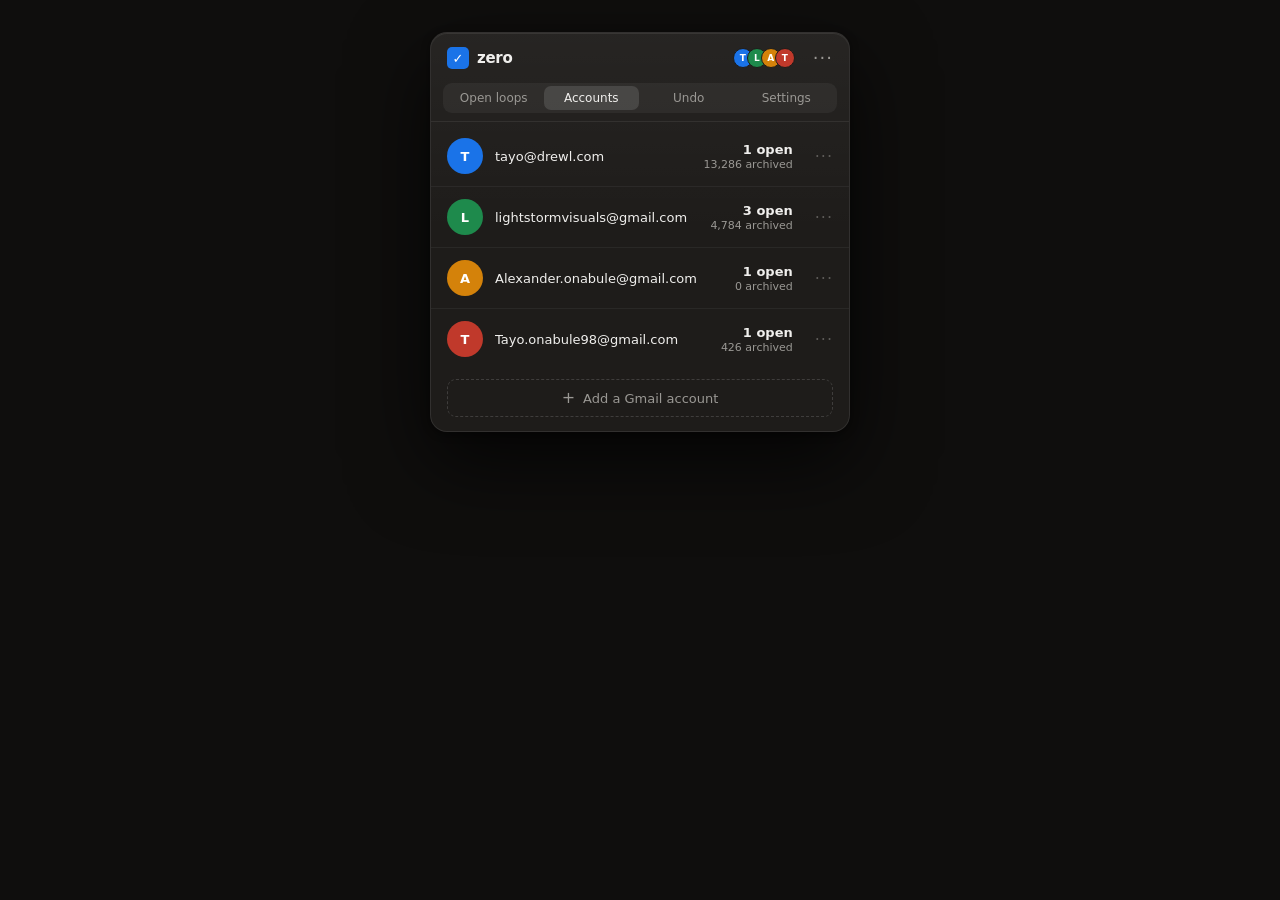
==== design/mockups/mock-accounts.html @ 52c8c25f "fix(app): v1.5.1 — connect-flow + category-editor polish, refreshed screenshots - Sign-in opens the " ====
<!DOCTYPE html>
<html lang="en">
<head>
  <meta charset="UTF-8">
  <meta name="viewport" content="width=444">
  <title>Zero -- Accounts Panel</title>
  <style>
    *, *::before, *::after {
      box-sizing: border-box;
      margin: 0;
      padding: 0;
    }

    html, body {
      width: 444px;
      margin: 0 auto;
      min-height: 100vh;
      background: #0F0E0D;
      font-family: -apple-system, BlinkMacSystemFont, "SF Pro Text", system-ui, sans-serif;
      -webkit-font-smoothing: antialiased;
    }

    body {
      display: flex;
      align-items: flex-start;
      justify-content: center;
      padding-top: 32px;
    }

    .panel {
      width: 420px;
      background: #1E1C1A;
      border-radius: 17px;
      border: 1px solid rgba(255, 255, 255, 0.09);
      box-shadow:
        0 30px 80px rgba(0, 0, 0, 0.7),
        0 2px 8px rgba(0, 0, 0, 0.4),
        inset 0 1px 0 rgba(255, 255, 255, 0.08);
      position: relative;
      overflow: hidden;
    }

    .panel::before {
      content: '';
      position: absolute;
      top: 0;
      left: 0;
      right: 0;
      height: 50%;
      background: linear-gradient(to bottom, rgba(255, 255, 255, 0.04), transparent);
      pointer-events: none;
      border-radius: 17px 17px 0 0;
      z-index: 0;
    }

    /* Beak/arrow at top center */
    .beak {
      position: absolute;
      top: -7px;
      left: 50%;
      transform: translateX(-50%);
      width: 14px;
      height: 7px;
      overflow: visible;
      z-index: 10;
    }

    .beak::before {
      content: '';
      position: absolute;
      top: 0;
      left: 50%;
      transform: translateX(-50%);
      width: 0;
      height: 0;
      border-left: 7px solid transparent;
      border-right: 7px solid transparent;
      border-bottom: 7px solid rgba(255, 255, 255, 0.09);
    }

    .beak::after {
      content: '';
      position: absolute;
      top: 1px;
      left: 50%;
      transform: translateX(-50%);
      width: 0;
      height: 0;
      border-left: 6px solid transparent;
      border-right: 6px solid transparent;
      border-bottom: 6px solid #1E1C1A;
    }

    /* All direct children need z-index 1 to sit above ::before */
    .top-bar,
    .segmented-nav,
    .divider,
    .account-list,
    .add-account {
      position: relative;
      z-index: 1;
    }

    /* TOP BAR */
    .top-bar {
      padding: 14px 16px;
      display: flex;
      align-items: center;
      gap: 8px;
    }

    .app-icon {
      width: 22px;
      height: 22px;
      border-radius: 5px;
      background: #1A73E8;
      display: flex;
      align-items: center;
      justify-content: center;
      flex-shrink: 0;
    }

    .app-icon span {
      font-size: 13px;
      font-weight: 700;
      color: white;
      line-height: 1;
    }

    .wordmark {
      font-size: 15px;
      font-weight: 600;
      color: #F0EFED;
      letter-spacing: -0.3px;
      flex-shrink: 0;
    }

    .spacer {
      flex: 1;
    }

    .avatar-stack {
      display: flex;
      align-items: center;
    }

    .avatar-sm {
      width: 20px;
      height: 20px;
      border-radius: 50%;
      border: 1.5px solid #1E1C1A;
      display: flex;
      align-items: center;
      justify-content: center;
      font-size: 9px;
      font-weight: 700;
      color: white;
      flex-shrink: 0;
    }

    .avatar-sm:not(:first-child) {
      margin-left: -6px;
    }

    .overflow-glyph {
      font-size: 18px;
      color: #9A9894;
      margin-left: 10px;
      line-height: 1;
      letter-spacing: 1px;
    }

    /* SEGMENTED NAV */
    .segmented-nav {
      margin: 0 12px;
      background: rgba(255, 255, 255, 0.05);
      border-radius: 9px;
      padding: 3px;
      display: flex;
      gap: 2px;
    }

    .seg-item {
      flex: 1;
      font-size: 12px;
      font-weight: 400;
      color: #9A9894;
      padding: 5px 10px;
      text-align: center;
      border-radius: 7px;
      white-space: nowrap;
    }

    .seg-item.active {
      background: rgba(255, 255, 255, 0.12);
      color: #F0EFED;
      font-weight: 500;
    }

    /* DIVIDER */
    .divider {
      height: 1px;
      background: rgba(255, 255, 255, 0.07);
      margin-top: 8px;
      margin-bottom: 4px;
    }

    /* ACCOUNT LIST */
    .account-list {
      /* no extra padding, rows handle their own */
    }

    .account-row {
      padding: 12px 16px;
      display: flex;
      align-items: center;
      gap: 12px;
    }

    .account-row + .account-row {
      border-top: 1px solid rgba(255, 255, 255, 0.05);
    }

    .avatar-lg {
      width: 36px;
      height: 36px;
      border-radius: 50%;
      display: flex;
      align-items: center;
      justify-content: center;
      font-size: 13px;
      font-weight: 700;
      color: white;
      flex-shrink: 0;
    }

    .account-mid {
      flex: 1;
      min-width: 0;
    }

    .account-email {
      font-size: 13px;
      font-weight: 500;
      color: #F0EFED;
      white-space: nowrap;
      overflow: hidden;
      text-overflow: ellipsis;
    }

    .account-right {
      text-align: right;
      flex-shrink: 0;
    }

    .count-open {
      font-size: 13px;
      font-weight: 600;
      color: #F0EFED;
      font-variant-numeric: tabular-nums;
      white-space: nowrap;
    }

    .count-archived {
      font-size: 11px;
      color: #9A9894;
      font-variant-numeric: tabular-nums;
      white-space: nowrap;
      margin-top: 1px;
    }

    .row-overflow {
      font-size: 16px;
      color: rgba(154, 152, 148, 0.5);
      margin-left: 10px;
      letter-spacing: 1px;
      flex-shrink: 0;
    }

    /* ADD ACCOUNT */
    .add-account {
      margin: 10px 16px 14px;
      border: 1.5px dashed rgba(255, 255, 255, 0.15);
      border-radius: 9px;
      padding: 10px 16px;
      display: flex;
      align-items: center;
      justify-content: center;
      gap: 8px;
    }

    .add-plus {
      font-size: 16px;
      color: #9A9894;
      line-height: 1;
    }

    .add-label {
      font-size: 13px;
      color: #9A9894;
    }
  </style>
</head>
<body>
  <div class="panel">
    <div class="beak"></div>

    <!-- TOP BAR -->
    <div class="top-bar">
      <div class="app-icon"><span>&#10003;</span></div>
      <div class="wordmark">zero</div>
      <div class="spacer"></div>
      <div class="avatar-stack">
        <div class="avatar-sm" style="background: #1A73E8;">T</div>
        <div class="avatar-sm" style="background: #1E8A4C;">L</div>
        <div class="avatar-sm" style="background: #D4820A;">A</div>
        <div class="avatar-sm" style="background: #C0392B;">T</div>
      </div>
      <div class="overflow-glyph">&#xB7;&#xB7;&#xB7;</div>
    </div>

    <!-- SEGMENTED NAV -->
    <div class="segmented-nav">
      <div class="seg-item">Open loops</div>
      <div class="seg-item active">Accounts</div>
      <div class="seg-item">Undo</div>
      <div class="seg-item">Settings</div>
    </div>

    <!-- DIVIDER -->
    <div class="divider"></div>

    <!-- ACCOUNT LIST -->
    <div class="account-list">

      <div class="account-row">
        <div class="avatar-lg" style="background: #1A73E8;">T</div>
        <div class="account-mid">
          <div class="account-email">tayo@drewl.com</div>
        </div>
        <div class="account-right">
          <div class="count-open">1 open</div>
          <div class="count-archived">13,286 archived</div>
        </div>
        <div class="row-overflow">&#xB7;&#xB7;&#xB7;</div>
      </div>

      <div class="account-row">
        <div class="avatar-lg" style="background: #1E8A4C;">L</div>
        <div class="account-mid">
          <div class="account-email">lightstormvisuals@gmail.com</div>
        </div>
        <div class="account-right">
          <div class="count-open">3 open</div>
          <div class="count-archived">4,784 archived</div>
        </div>
        <div class="row-overflow">&#xB7;&#xB7;&#xB7;</div>
      </div>

      <div class="account-row">
        <div class="avatar-lg" style="background: #D4820A;">A</div>
        <div class="account-mid">
          <div class="account-email">Alexander.onabule@gmail.com</div>
        </div>
        <div class="account-right">
          <div class="count-open">1 open</div>
          <div class="count-archived">0 archived</div>
        </div>
        <div class="row-overflow">&#xB7;&#xB7;&#xB7;</div>
      </div>

      <div class="account-row">
        <div class="avatar-lg" style="background: #C0392B;">T</div>
        <div class="account-mid">
          <div class="account-email">Tayo.onabule98@gmail.com</div>
        </div>
        <div class="account-right">
          <div class="count-open">1 open</div>
          <div class="count-archived">426 archived</div>
        </div>
        <div class="row-overflow">&#xB7;&#xB7;&#xB7;</div>
      </div>

    </div>

    <!-- ADD ACCOUNT -->
    <div class="add-account">
      <span class="add-plus">+</span>
      <span class="add-label">Add a Gmail account</span>
    </div>

  </div>
</body>
</html>
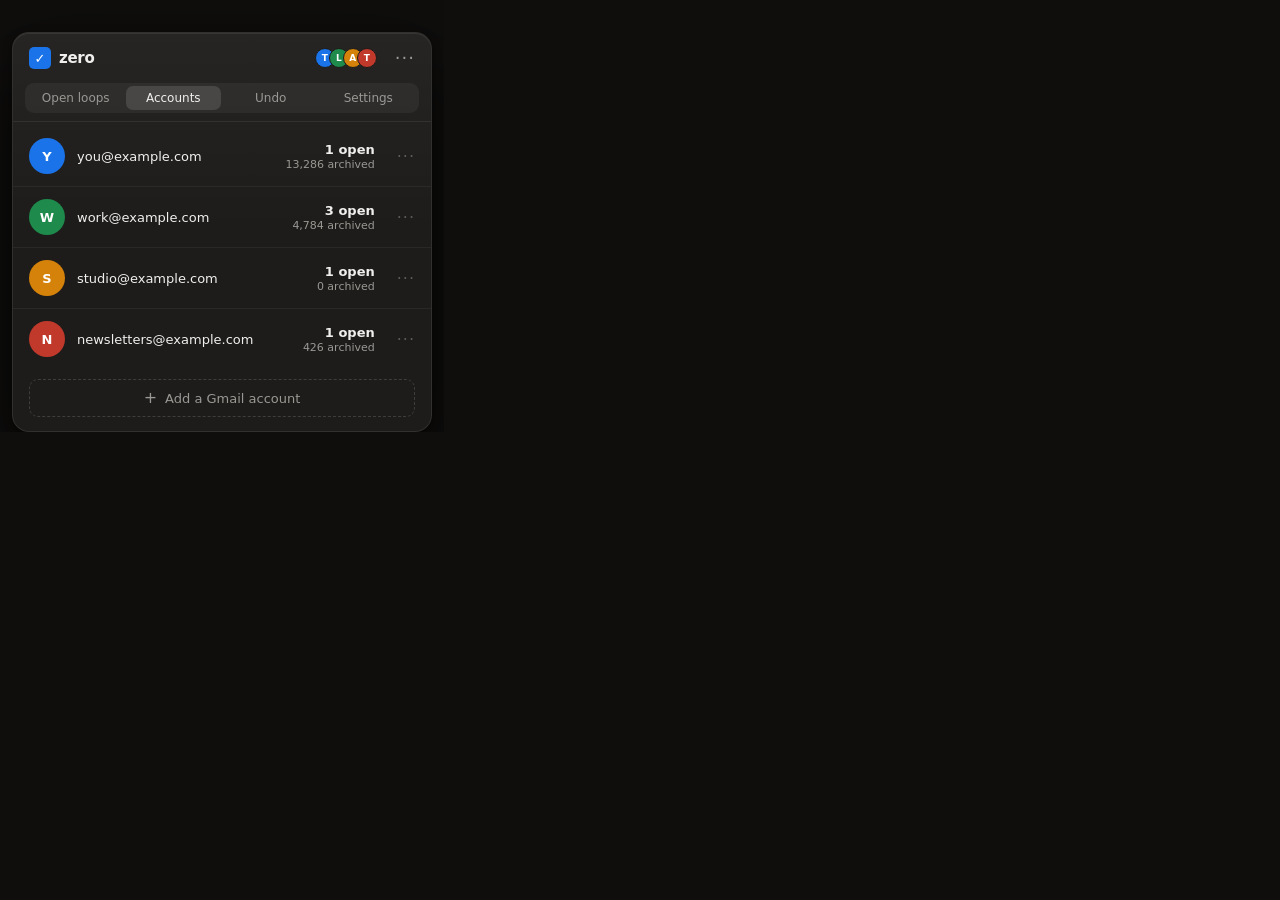
==== commit 5c3b4d27: "fix(design): render loops/accounts screenshots from canonical mockups for design consistency - panel" ====
--- a/design/mockups/mock-accounts.html
+++ b/design/mockups/mock-accounts.html
@@ -12,12 +12,12 @@
     }
 
     html, body {
-      width: 444px;
-      margin: 0 auto;
-      min-height: 100vh;
+      margin: 0;
+      padding: 0;
       background: #0F0E0D;
       font-family: -apple-system, BlinkMacSystemFont, "SF Pro Text", system-ui, sans-serif;
       -webkit-font-smoothing: antialiased;
+      overflow: hidden;
     }
 
     body {
@@ -25,6 +25,8 @@
       align-items: flex-start;
       justify-content: center;
       padding-top: 32px;
+      width: 444px;
+      min-height: fit-content;
     }
 
     .panel {
@@ -334,9 +336,9 @@
     <div class="account-list">
 
       <div class="account-row">
-        <div class="avatar-lg" style="background: #1A73E8;">T</div>
+        <div class="avatar-lg" style="background: #1A73E8;">Y</div>
         <div class="account-mid">
-          <div class="account-email">tayo@drewl.com</div>
+          <div class="account-email">you@example.com</div>
         </div>
         <div class="account-right">
           <div class="count-open">1 open</div>
@@ -346,9 +348,9 @@
       </div>
 
       <div class="account-row">
-        <div class="avatar-lg" style="background: #1E8A4C;">L</div>
+        <div class="avatar-lg" style="background: #1E8A4C;">W</div>
         <div class="account-mid">
-          <div class="account-email">lightstormvisuals@gmail.com</div>
+          <div class="account-email">work@example.com</div>
         </div>
         <div class="account-right">
           <div class="count-open">3 open</div>
@@ -358,9 +360,9 @@
       </div>
 
       <div class="account-row">
-        <div class="avatar-lg" style="background: #D4820A;">A</div>
+        <div class="avatar-lg" style="background: #D4820A;">S</div>
         <div class="account-mid">
-          <div class="account-email">Alexander.onabule@gmail.com</div>
+          <div class="account-email">studio@example.com</div>
         </div>
         <div class="account-right">
           <div class="count-open">1 open</div>
@@ -370,9 +372,9 @@
       </div>
 
       <div class="account-row">
-        <div class="avatar-lg" style="background: #C0392B;">T</div>
+        <div class="avatar-lg" style="background: #C0392B;">N</div>
         <div class="account-mid">
-          <div class="account-email">Tayo.onabule98@gmail.com</div>
+          <div class="account-email">newsletters@example.com</div>
         </div>
         <div class="account-right">
           <div class="count-open">1 open</div>
